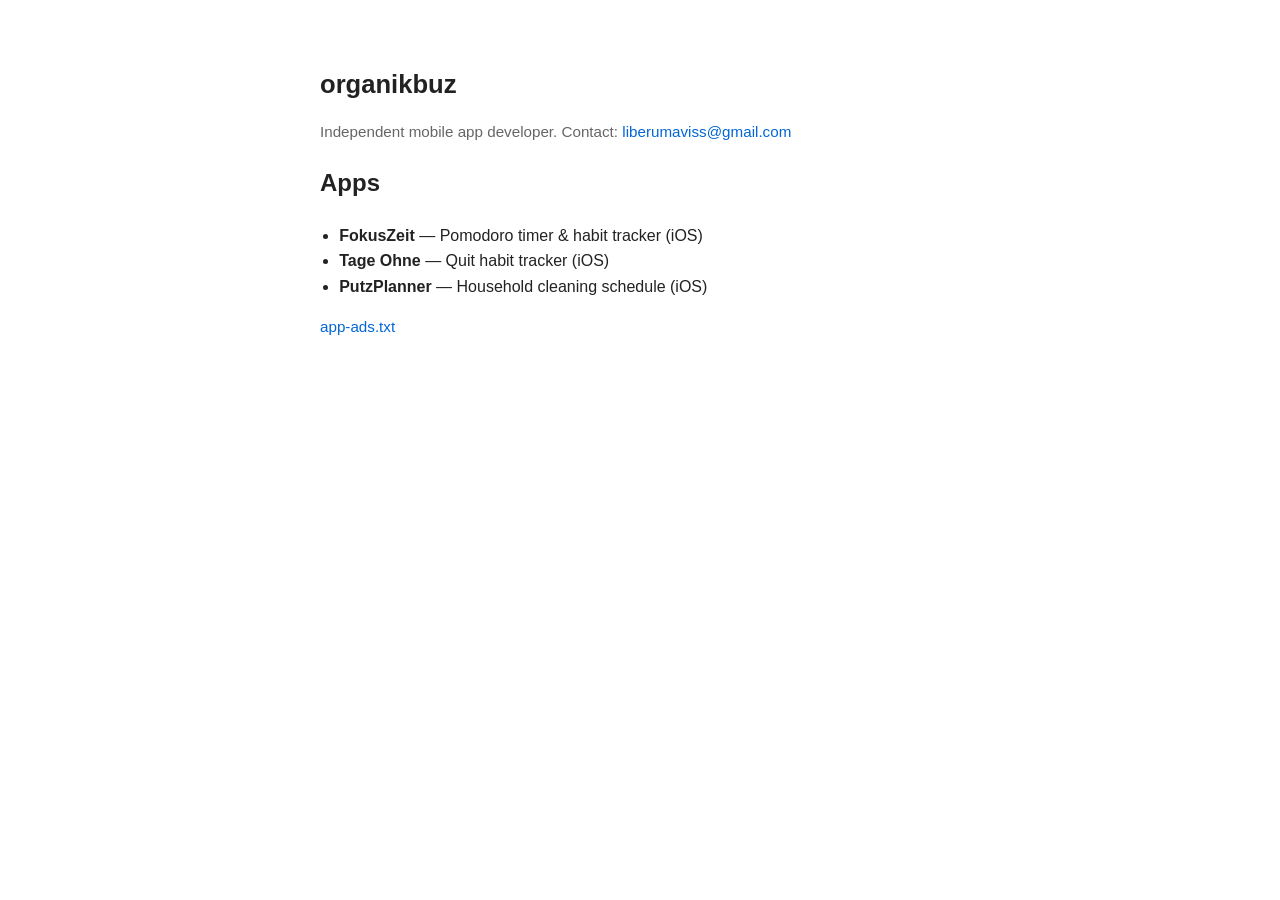
==== index.html @ 04b61f1a "Initial: app-ads.txt for AdMob verification + landing page Co-Authored-By: Claude Opus 4.7 (1M conte" ====
<!DOCTYPE html>
<html lang="en">
<head>
<meta charset="UTF-8">
<meta name="viewport" content="width=device-width, initial-scale=1.0">
<title>organikbuz — Apps</title>
<style>
  body { font-family: -apple-system, BlinkMacSystemFont, "Segoe UI", sans-serif; max-width: 640px; margin: 4rem auto; padding: 0 1.5rem; color: #222; line-height: 1.6; }
  h1 { font-size: 1.6rem; margin-bottom: 0.5rem; }
  .muted { color: #666; font-size: 0.95rem; }
  ul { padding-left: 1.2rem; }
  a { color: #0366d6; text-decoration: none; }
  a:hover { text-decoration: underline; }
</style>
</head>
<body>
<h1>organikbuz</h1>
<p class="muted">Independent mobile app developer. Contact: <a href="mailto:liberumaviss@gmail.com">liberumaviss@gmail.com</a></p>
<h2>Apps</h2>
<ul>
  <li><strong>FokusZeit</strong> — Pomodoro timer &amp; habit tracker (iOS)</li>
  <li><strong>Tage Ohne</strong> — Quit habit tracker (iOS)</li>
  <li><strong>PutzPlanner</strong> — Household cleaning schedule (iOS)</li>
</ul>
<p class="muted"><a href="/app-ads.txt">app-ads.txt</a></p>
</body>
</html>
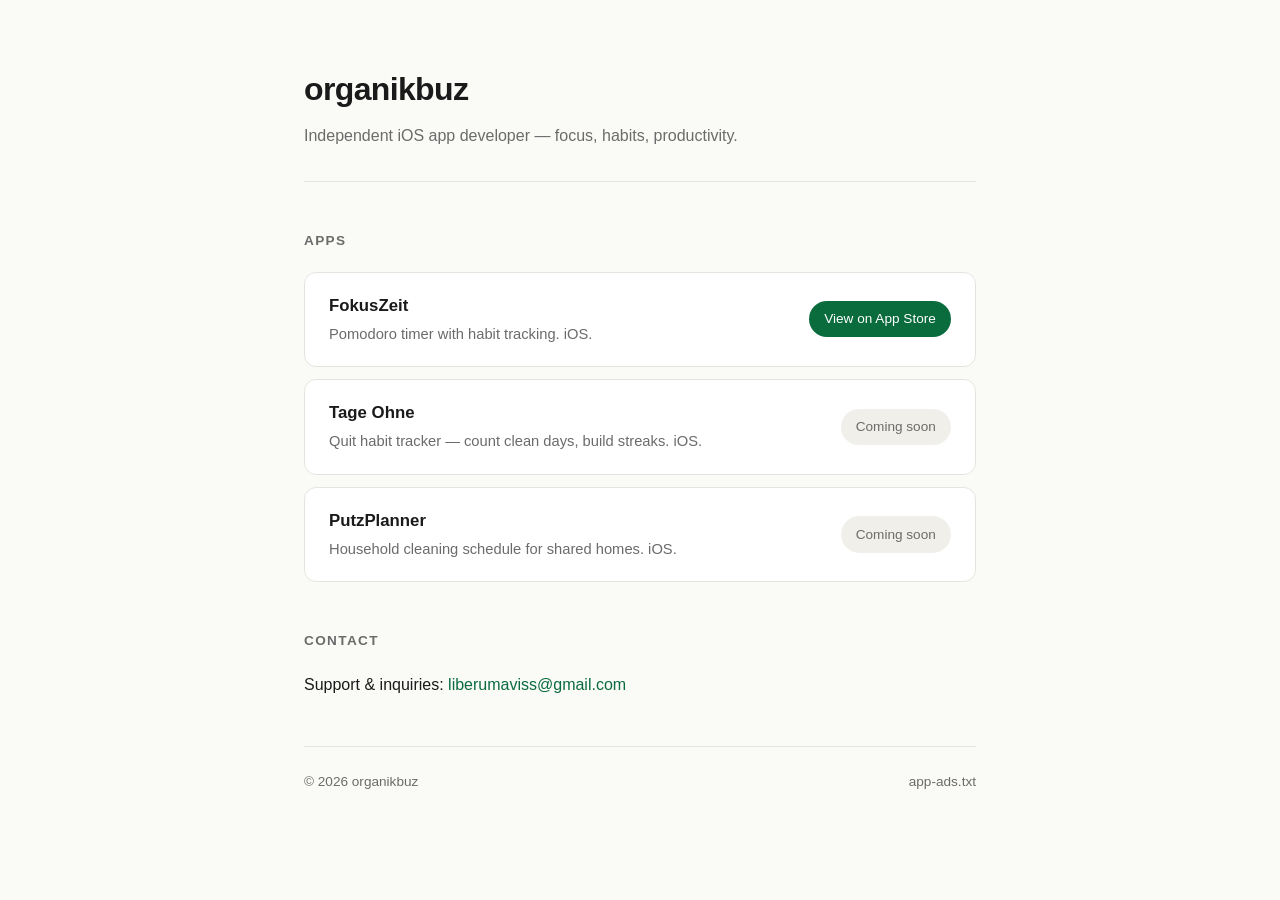
==== commit 4d54e33d: "Polish landing page — app cards with App Store badges, contact, footer Co-Authored-By: Claude Opus 4" ====
--- a/index.html
+++ b/index.html
@@ -2,26 +2,169 @@
 <html lang="en">
 <head>
 <meta charset="UTF-8">
-<meta name="viewport" content="width=device-width, initial-scale=1.0">
-<title>organikbuz — Apps</title>
+<meta name="viewport" content="width=device-width, initial-scale=1">
+<title>organikbuz — Independent Mobile App Developer</title>
+<meta name="description" content="Independent iOS app developer. Focus, habits, productivity.">
+<meta name="author" content="organikbuz">
 <style>
-  body { font-family: -apple-system, BlinkMacSystemFont, "Segoe UI", sans-serif; max-width: 640px; margin: 4rem auto; padding: 0 1.5rem; color: #222; line-height: 1.6; }
-  h1 { font-size: 1.6rem; margin-bottom: 0.5rem; }
-  .muted { color: #666; font-size: 0.95rem; }
-  ul { padding-left: 1.2rem; }
-  a { color: #0366d6; text-decoration: none; }
-  a:hover { text-decoration: underline; }
+  :root {
+    --bg: #fafaf7;
+    --surface: #ffffff;
+    --text: #1a1a1a;
+    --muted: #6b6b6b;
+    --border: #e5e5e0;
+    --accent: #0a6b3d;
+  }
+  * { box-sizing: border-box; }
+  html, body { margin: 0; padding: 0; }
+  body {
+    font-family: -apple-system, BlinkMacSystemFont, "Segoe UI", "Helvetica Neue", sans-serif;
+    background: var(--bg);
+    color: var(--text);
+    line-height: 1.6;
+    -webkit-font-smoothing: antialiased;
+  }
+  .container {
+    max-width: 720px;
+    margin: 0 auto;
+    padding: 4rem 1.5rem 3rem;
+  }
+  header {
+    border-bottom: 1px solid var(--border);
+    padding-bottom: 2rem;
+    margin-bottom: 3rem;
+  }
+  h1 {
+    font-size: 2rem;
+    margin: 0 0 0.5rem 0;
+    letter-spacing: -0.02em;
+  }
+  .tagline {
+    color: var(--muted);
+    margin: 0;
+  }
+  h2 {
+    font-size: 0.85rem;
+    text-transform: uppercase;
+    letter-spacing: 0.1em;
+    color: var(--muted);
+    margin: 0 0 1.25rem 0;
+    font-weight: 600;
+  }
+  section { margin-bottom: 3rem; }
+  .app {
+    background: var(--surface);
+    border: 1px solid var(--border);
+    border-radius: 12px;
+    padding: 1.25rem 1.5rem;
+    margin-bottom: 0.75rem;
+    display: flex;
+    justify-content: space-between;
+    align-items: center;
+    gap: 1rem;
+    flex-wrap: wrap;
+  }
+  .app-info { flex: 1; min-width: 220px; }
+  .app-name {
+    font-weight: 600;
+    font-size: 1.05rem;
+    margin: 0 0 0.2rem 0;
+  }
+  .app-desc {
+    color: var(--muted);
+    margin: 0;
+    font-size: 0.92rem;
+  }
+  .badge {
+    display: inline-block;
+    padding: 0.45rem 0.95rem;
+    border-radius: 999px;
+    font-size: 0.85rem;
+    font-weight: 500;
+    text-decoration: none;
+    white-space: nowrap;
+    transition: opacity 0.15s ease;
+  }
+  .badge-live {
+    background: var(--accent);
+    color: white;
+  }
+  .badge-live:hover { opacity: 0.85; }
+  .badge-soon {
+    background: #f0efe9;
+    color: var(--muted);
+  }
+  .contact p { margin: 0; }
+  .contact a {
+    color: var(--accent);
+    text-decoration: none;
+  }
+  .contact a:hover { text-decoration: underline; }
+  footer {
+    margin-top: 3rem;
+    padding-top: 1.5rem;
+    border-top: 1px solid var(--border);
+    color: var(--muted);
+    font-size: 0.85rem;
+    display: flex;
+    justify-content: space-between;
+    flex-wrap: wrap;
+    gap: 1rem;
+  }
+  footer a {
+    color: var(--muted);
+    text-decoration: none;
+  }
+  footer a:hover { color: var(--text); }
 </style>
 </head>
 <body>
-<h1>organikbuz</h1>
-<p class="muted">Independent mobile app developer. Contact: <a href="mailto:liberumaviss@gmail.com">liberumaviss@gmail.com</a></p>
-<h2>Apps</h2>
-<ul>
-  <li><strong>FokusZeit</strong> — Pomodoro timer &amp; habit tracker (iOS)</li>
-  <li><strong>Tage Ohne</strong> — Quit habit tracker (iOS)</li>
-  <li><strong>PutzPlanner</strong> — Household cleaning schedule (iOS)</li>
-</ul>
-<p class="muted"><a href="/app-ads.txt">app-ads.txt</a></p>
+<div class="container">
+
+  <header>
+    <h1>organikbuz</h1>
+    <p class="tagline">Independent iOS app developer — focus, habits, productivity.</p>
+  </header>
+
+  <section>
+    <h2>Apps</h2>
+
+    <div class="app">
+      <div class="app-info">
+        <p class="app-name">FokusZeit</p>
+        <p class="app-desc">Pomodoro timer with habit tracking. iOS.</p>
+      </div>
+      <a class="badge badge-live" href="https://apps.apple.com/app/id6761782771">View on App Store</a>
+    </div>
+
+    <div class="app">
+      <div class="app-info">
+        <p class="app-name">Tage Ohne</p>
+        <p class="app-desc">Quit habit tracker — count clean days, build streaks. iOS.</p>
+      </div>
+      <span class="badge badge-soon">Coming soon</span>
+    </div>
+
+    <div class="app">
+      <div class="app-info">
+        <p class="app-name">PutzPlanner</p>
+        <p class="app-desc">Household cleaning schedule for shared homes. iOS.</p>
+      </div>
+      <span class="badge badge-soon">Coming soon</span>
+    </div>
+
+  </section>
+
+  <section class="contact">
+    <h2>Contact</h2>
+    <p>Support &amp; inquiries: <a href="mailto:liberumaviss@gmail.com">liberumaviss@gmail.com</a></p>
+  </section>
+
+  <footer>
+    <span>&copy; 2026 organikbuz</span>
+    <a href="/app-ads.txt">app-ads.txt</a>
+  </footer>
+
+</div>
 </body>
 </html>
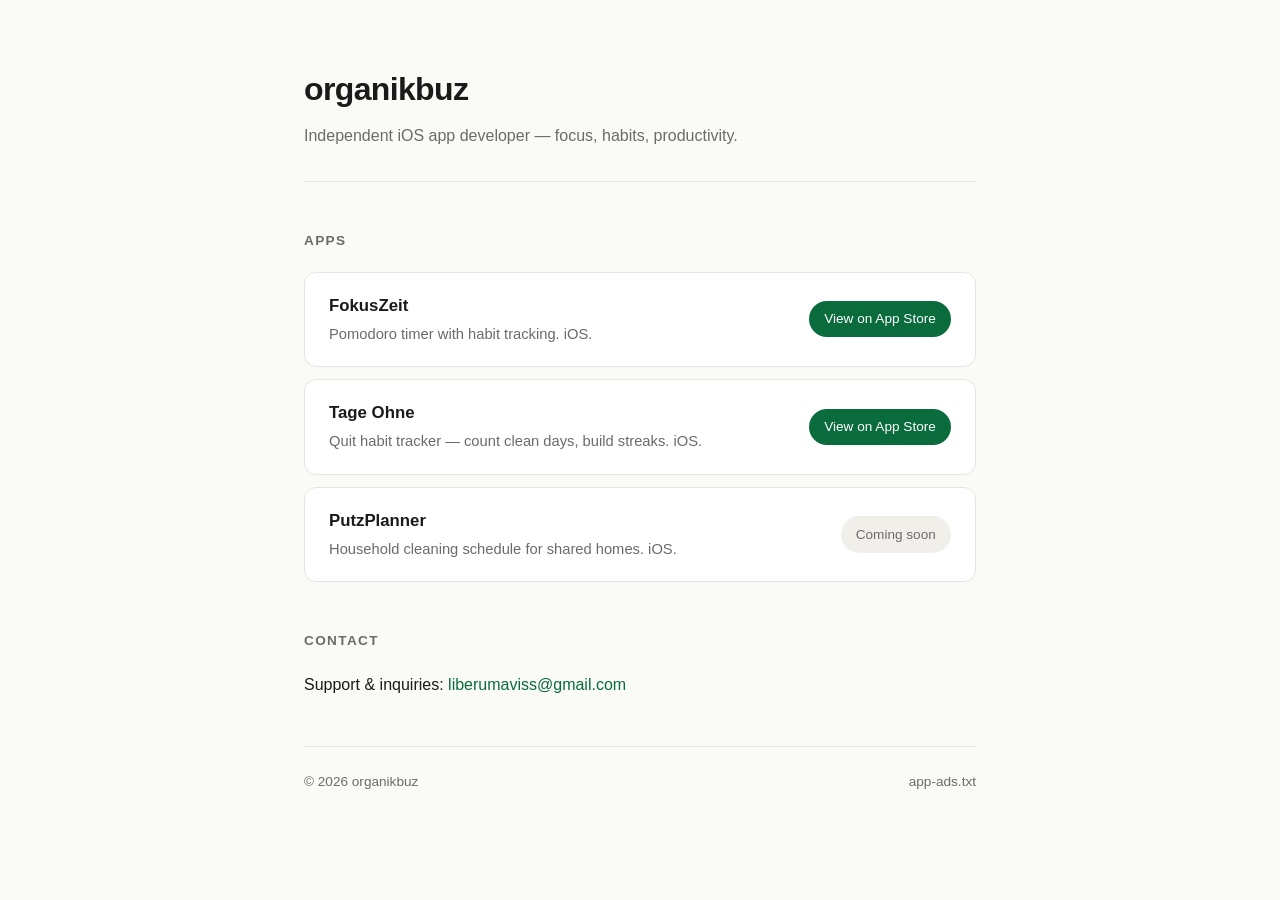
==== commit ef095aec: "Mark Tage Ohne as live — App Store badge + link Tage Ohne v1.1.0 (Build 48) approved 2026-05-01. Rep" ====
--- a/index.html
+++ b/index.html
@@ -142,7 +142,7 @@
         <p class="app-name">Tage Ohne</p>
         <p class="app-desc">Quit habit tracker — count clean days, build streaks. iOS.</p>
       </div>
-      <span class="badge badge-soon">Coming soon</span>
+      <a class="badge badge-live" href="https://apps.apple.com/app/id6762144851">View on App Store</a>
     </div>
 
     <div class="app">
